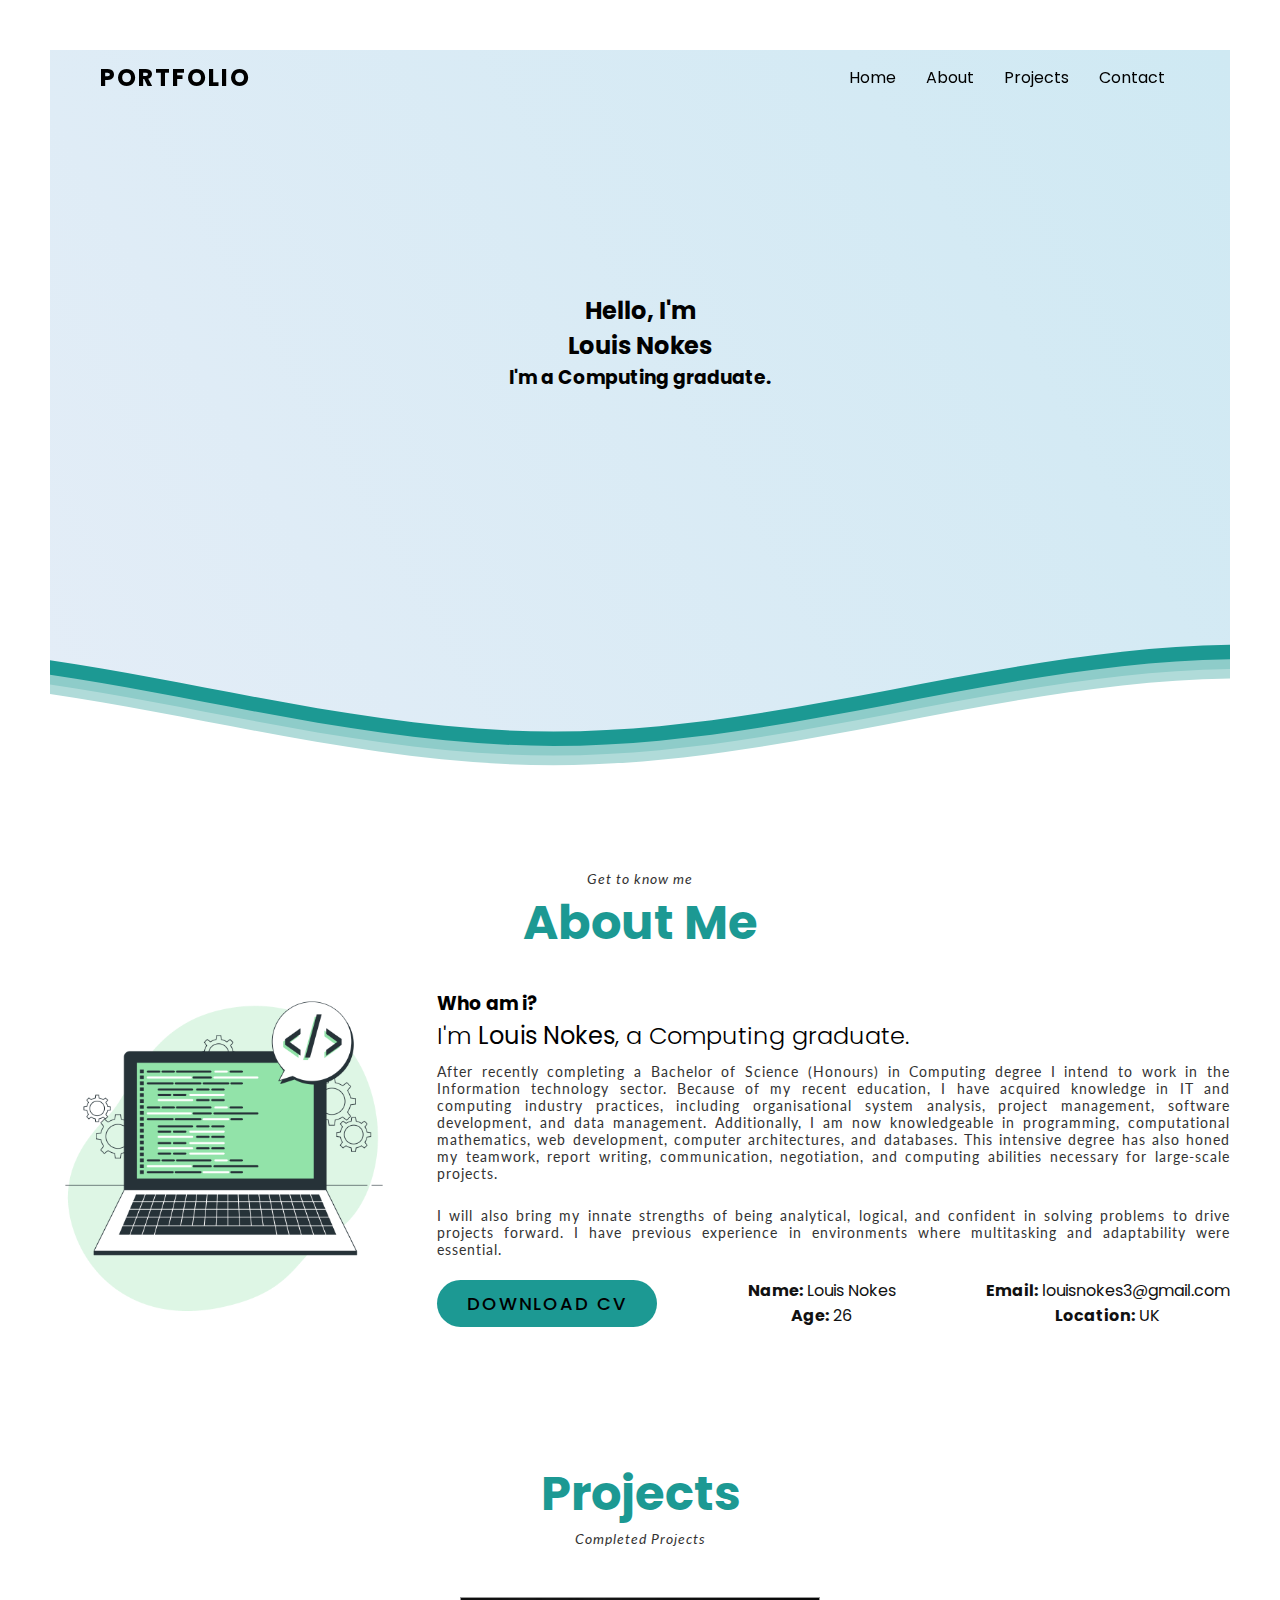
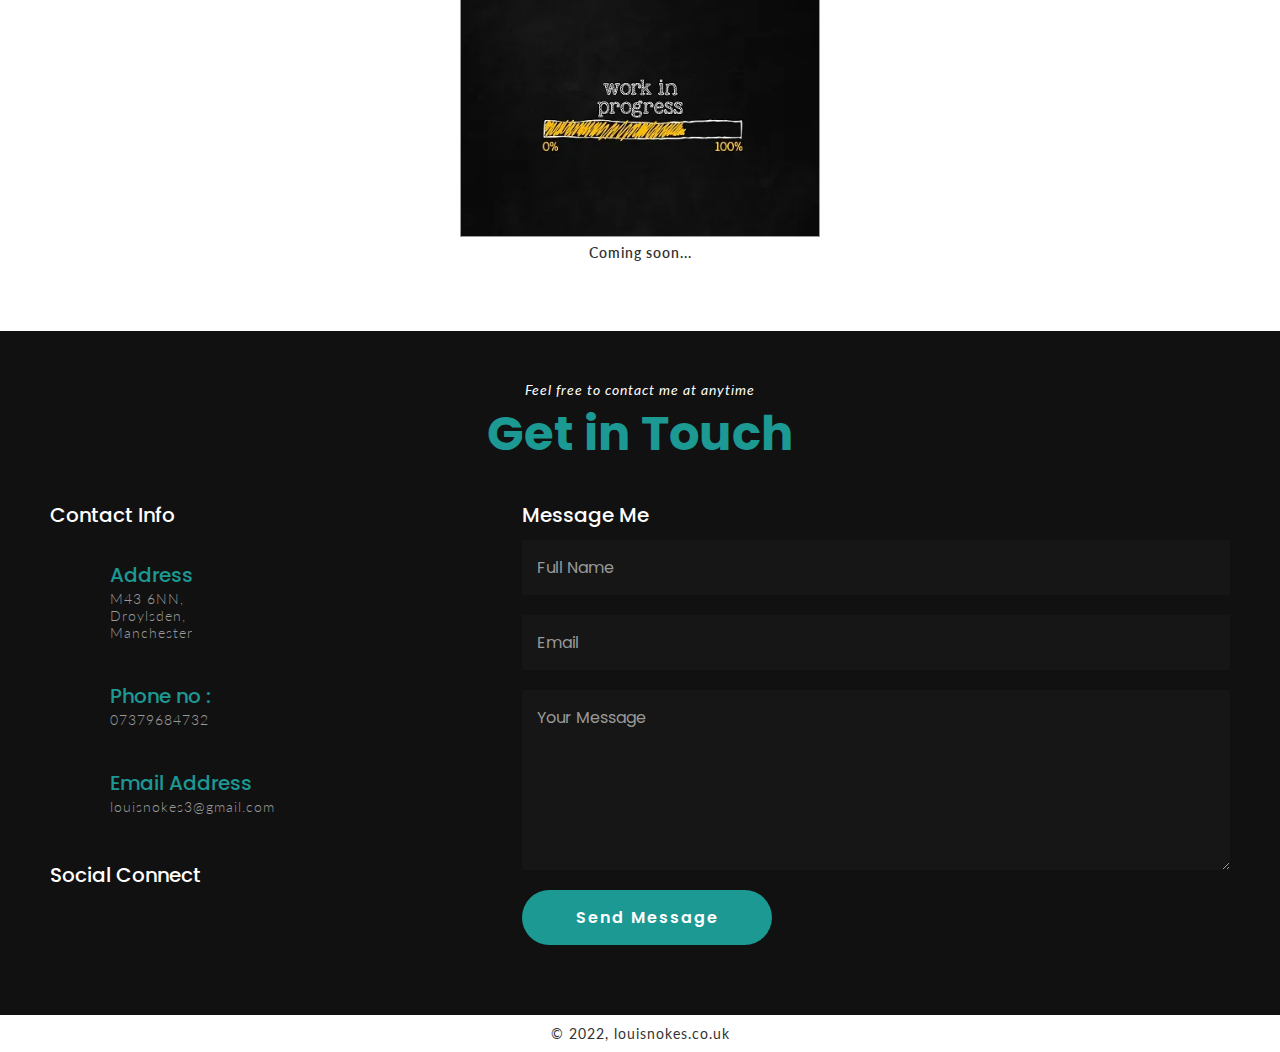
==== index.html @ e256ecd5 "First Commit" ====
<!DOCTYPE html>
<html lang="en">

<head>
  <meta charset="UTF-8" />
  <meta name="viewport" content="width=device-width, initial-scale=1.0" />
  <title>Louis Nokes</title>
  <link rel="icon" href="images/old-computer.png" />
  <link rel="stylesheet" href="style.css" />
  <script src="functions.js" language="javascript"></script>
</head>

<body>
  <!-- Creating Menu Tabs & Logo at Top Using HTML -->
  <header>
    <a href="#" class="logo">Portfolio</a>
    <div class="toggle" onclick="toggleMenu();"></div>
    <ul class="menu">
      <li><a href="#home" onclick="toggleMenu();">Home</a></li>
      <li><a href="#about" onclick="toggleMenu();">About</a></li>
      <li><a href="#work" onclick="toggleMenu();">Projects</a></li>
      <li><a href="#contact" onclick="toggleMenu();">Contact</a></li>
    </ul>
  </header>

  <!-- Creating Banner Layout in HTML using waves -->
  <section class="home" id="home">
  <div class="header">
    <!--Content before waves-->
    <div class="inner-header flex">
      <div class="textBx">
        <h2>
          Hello, I'm<br />
          <span>Louis Nokes</span>
        </h2>
        <h3>I'm a Computing graduate.</h3>
      </div>
    </div>
    <!--Waves Container-->
    <div>
      <svg class="waves" xmlns="http://www.w3.org/2000/svg" xmlns:xlink="http://www.w3.org/1999/xlink"
        viewBox="0 24 150 28" preserveAspectRatio="none" shape-rendering="auto">
        <defs>
          <path id="gentle-wave" d="M-160 44c30 0 58-18 88-18s 58 18 88 18 58-18 88-18 58 18 88 18 v44h-352z" />
        </defs>
        <g class="parallax">
          <use xlink:href="#gentle-wave" x="48" y="0" fill="rgba(28, 153, 147, 1)" />
          <use xlink:href="#gentle-wave" x="48" y="3" fill="rgba(255,255,255,0.5)" />
          <use xlink:href="#gentle-wave" x="48" y="5" fill="rgba(255,255,255,0.3)" />
          <use xlink:href="#gentle-wave" x="48" y="7" fill="#fff" />
        </g>
      </svg>
    </div>
    <!--Waves end-->
  </div>
</section>

  <!-- Creating About Me Layout in HTML -->
  <section class="about" id="about">
    <div class="heading">
      <p>Get to know me</p>
      <h2>About Me</h2>
    </div>
    <div class="content">
      <div class="w50">
        <img src="./images/myPic2.png" alt=""/>
      </div>
      <div class="contentBx w50">
        <h3>Who am i?</h3>
        <h2>I'm <b>Louis Nokes</b>, a Computing graduate.</h2>
        <p>
          After recently completing a Bachelor of Science (Honours) in Computing degree I intend to work in the Information technology sector. Because of my recent education, I have acquired knowledge in IT and computing industry practices, including organisational system analysis, project management, software development, and data management. Additionally, I am now knowledgeable in programming, computational mathematics, web development, computer architectures, and databases. This intensive degree has also honed my teamwork, report writing, communication, negotiation, and computing abilities necessary for large-scale projects.
        </p>
        <br/>
        <p>
          I will also bring my innate strengths of being analytical, logical, and confident in solving problems to drive projects forward. I have previous experience in environments where multitasking and adaptability were essential. 
        </p>
        <div class="heading bottom">
          <a href="images/LouisNokesCV.docx" class="btn round">Download CV</a>
          <div class="bt">
            <b>Name:</b> Louis Nokes<br />
            <b>Age:</b> 26
          </div>
          <div class="bt">
            <b>Email:</b> louisnokes3@gmail.com<br />
            <b>Location:</b> UK
          </div>
        </div>
      </div>
    </div>
  </section>

  <!-- Creating Work Layout in HTML -->
  <section class="work" id="work">
    <div class="heading">
      <h2>Projects</h2>
      <p>Completed Projects</p>
    </div>
    <div class="content">
      <div class="workBx">
        <a href="./comingSoon.html" target="_blank">
          <img src="./images/wip.jpg" alt="" />
          <p>Coming soon...</p>
        </a>
      </div>
    </div>
  </section>

  <!-- Creating Contact Layout in HTML -->
  <section class="contact" id="contact">
    <div class="heading white">
      <p class="contText" id="contText">Feel free to contact me at anytime</p>
      <h2>Get in Touch</h2>
    </div>
    <div class="content">
      <div class="contactInfo">
        <h3>Contact Info</h3>

        <div class="contactInfoBx">
          <div class="box">
            <div class="icon">
              <i class="fa fa-map-marker"></i>
            </div>
            <div class="text">
              <h3>Address</h3>
              <p>M43 6NN,<br />Droylsden,<br />Manchester<br /></p>
            </div>
          </div>
          <div class="box">
            <div class="icon">
              <i class="fa fa-phone"></i>
            </div>
            <div class="text">
              <h3>Phone no :</h3>
              <p>07379684732</p>
            </div>
          </div>
          <div class="box">
            <div class="icon">
              <i class="fa fa-envelope-o"></i>
            </div>
            <div class="text">
              <h3>Email Address</h3>
              <p>louisnokes3@gmail.com</p>
            </div>
          </div>
          <br />
          <h3>Social Connect</h3>
          <div class="boxSocial">
            <div class="icon">
              <a href="https://www.linkedin.com/" target="https://www.linkedin.com/in/louis-nokes-34886b15b/">
                <i class="fa fa-linkedin-square"></i>
              </a>
            </div>
            <div class="icon">
              <a href="https://www.instagram.com/?hl=en" target="_blank">
                <i class="fa fa-instagram"></i>
              </a>
            </div>
          </div>
        </div>
      </div>
      <div class="formBx">
        <form>
          <h3>Message Me</h3>
          <input type="text" placeholder="Full Name" name="" />
          <input type="email" placeholder="Email" name="" />
          <textarea name="" rows="6" id="" placeholder="Your Message"></textarea>
          <input type="submit" value="Send Message" name="" />
          <!-- Need to write PHP -->
        </form>
      </div>
    </div>
  </section>

  <!-- Creating Footer Layout in HTML -->
  <footer class="copyright">
    <p>&copy; 2022, louisnokes.co.uk</p>
  </footer>
</body>
</html>
---- style.css ----
@import url(https://fonts.googleapis.com/css?family=Poppins:100,100italic,200,200italic,300,300italic,regular,italic,500,500italic,600,600italic,700,700italic,800,800italic,900,900italic);
@import url(//fonts.googleapis.com/css?family=Lato:300:400);

* {
  margin: 0;
  padding: 0;
  box-sizing: border-box;
  font-family: 'Poppins', sans-serif;
  scroll-behavior: smooth;
}

header {
  position: fixed;
  top: 0;
  left: 0;
  width: 100%;
  padding: 40px 100px;
  display: flex;
  justify-content: space-between;
  align-items: center;
  z-index: 2;
  transition: 0.5s;
  -webkit-transition: 0.5s;
  -moz-transition: 0.5s;
  -ms-transition: 0.5s;
  -o-transition: 0.5s;
}

body {
  margin: 0;
}

h1 {
  font-family: 'Lato', sans-serif;
  font-weight: 300;
  letter-spacing: 2px;
  font-size: 48px;
}

p {
  font-family: 'Lato', sans-serif;
  letter-spacing: 1px;
  font-size: 14px;
  color: #333333;
}

.header {
  position: relative;
  text-align: center;
  background: linear-gradient(60deg, rgb(228, 237, 247) 0%, rgb(207, 233, 243) 100%);
  color: rgb(1, 1, 1);
}

.inner-header {
  height: 65vh;
  width: 100%;
  margin: 0;
  padding: 0;
}

.flex {
  /*Flexbox for containers*/
  display: flex;
  justify-content: center;
  align-items: center;
  text-align: center;
}

.waves {
  position: relative;
  width: 100%;
  height: 15vh;
  margin-bottom: -7px;
  /*Fix for safari gap*/
  min-height: 100px;
  max-height: 150px;
}

/* Animation */
.parallax>use {
  animation: move-forever 25s cubic-bezier(.55, .5, .45, .5) infinite;
}

.parallax>use:nth-child(1) {
  animation-delay: -2s;
  animation-duration: 7s;
}

.parallax>use:nth-child(2) {
  animation-delay: -3s;
  animation-duration: 10s;
}

.parallax>use:nth-child(3) {
  animation-delay: -4s;
  animation-duration: 13s;
}

.parallax>use:nth-child(4) {
  animation-delay: -5s;
  animation-duration: 20s;
}

@keyframes move-forever {
  0% {
    transform: translate3d(-90px, 0, 0);
  }

  100% {
    transform: translate3d(85px, 0, 0);
  }
}



header .logo {
  color: rgb(0, 0, 0);
  font-size: 24px;
  text-transform: uppercase;
  text-decoration: none;
  font-weight: 700;
  letter-spacing: 2px;
  margin-top: 20px;
}

header ul {
  position: relative;
  display: flex;
  margin-top: 20px;
}

header ul li {
  position: relative;
  list-style: none;
}

header ul li a {
  position: relative;
  display: inline-block;
  margin: 0 15px;
  color: rgb(0, 0, 0);
  text-decoration: none;
}

/* Creating Sticky Header Menu Nav Bar */
header.sticky {
  background: #fff;
  padding: 20px 100px;
  -webkit-box-shadow: 0 5px 20px rgba(28, 153, 147, 1);
  -moz-box-shadow: 0 5px 20px rgba(28, 153, 147, 1);
  box-shadow: 0 5px 20px rgba(28, 153, 147, 1);
}

header.sticky .logo {
  color: #111;
}

header.sticky ul li a {
  color: #111;
}

/* Creating Services Layout */
section {
  padding:50px;
}

.btn {
  position: relative;
  background: #1c9993;
  display: inline-block;
  color: #000;
  margin-top: 20px;
  padding: 10px 30px;
  font-size: 18px;
  text-transform: uppercase;
  text-decoration: none;
  letter-spacing: 2px;
  font-weight: 500;
}

/* Creating About Layout */
.content {
  display: flex;
  justify-content: space-between;
}

.heading {
  width: 100%;
  text-align: center;
  margin-bottom: 30px;
  color: #111;

}

.heading p {
  font-style: italic;
  font-size: 14px;
}

.heading h2 {
  font-size: 3em;
  color: #1c9993;
}

.contentBx {
  padding-left: 40px;
  text-align: justify;
}

.contentBx h2 {
  font-weight: 300;
  margin-bottom: 10px;
}

.heading.bottom {
  display: flex;
  justify-content: space-between;
  flex-direction: row;
  align-items: center;
}

.btn.round {
  border-radius: 50px;
  -webkit-border-radius: 50px;
  -moz-border-radius: 50px;
  -ms-border-radius: 50px;
  -o-border-radius: 50px;
}

.info {
  display: flex;
  justify-content: space-between;
}

.bt {
  margin-top: 20px;
}

.w50 {
  min-width: 25%;
}

img {
  max-width: 100%;
}

/* Creating Work Layout in CSS */
.work .content {
  display: flex;
  justify-content: center;
  flex-wrap: wrap;
  flex-direction: row;
}

.work .content .workBx {
  width: 400px;
  padding: 20px;
}

.work .content .workBx img {
  max-width: 100%;
  border: 1px solid rgba(0, 0, 0, 0.4);
  cursor: pointer;
}

.work .content .workBx img:hover {
  box-shadow: 0 0 20px 5px rgba(28, 153, 147, 1);
  transform: scale(1.008);
  -webkit-transform: scale(1.008);
  -moz-transform: scale(1.008);
  -ms-transform: scale(1.008);
  -o-transform: scale(1.008);
  transition: 0.5s;
  -webkit-transition: 0.5s;
  -moz-transition: 0.5s;
  -ms-transition: 0.5s;
  -o-transition: 0.5s;
}

.work .content .workBx p {
  text-align: center;
}

.work .content .workBx a:link,
.work .content .workBx a:visited,
.work .content .workBx a:active {
  color: #000000;
  text-decoration: none;
  font-weight: 600;
}

/* Creating Contact Details Layout in CSS */
.contText{
  color:rgb(255, 255, 255);
}
.contact {
  background: #111;
}

.formBx {
  min-width: 60%;
}

.formBx form {
  display: flex;
  flex-direction: column;
}

.formBx form h3,
.contactInfo h3 {
  color: #fff;
  font-size: 20px;
  font-weight: 500;
  margin-bottom: 10px;
}

.formBx form input,
.formBx form textarea {
  margin-bottom: 20px;
  padding: 15px;
  font-size: 16px;
  background: transparent;
  border: none;
  outline: none;
  background: #161616;
  resize: vertical;
  color: #fff;
}

.formBx form input:focus,
.formBx form textarea:focus {
  transition: 0.5s;
  -webkit-transition: 0.5s;
  -moz-transition: 0.5s;
  -ms-transition: 0.5s;
  -o-transition: 0.5s;
  border-bottom: 1px solid #1c9993;
}

.formBx form input::placeholder,
.formBx form textarea::placeholder {
  color: #999;
}

.formBx form input[type='submit'] {
  background: #1c9993;
  max-width: 250px;
  cursor: pointer;
  font-weight: 600;
  letter-spacing: 2px;
  border-radius: 50px;
  -webkit-border-radius: 50px;
  -moz-border-radius: 50px;
  -ms-border-radius: 50px;
  -o-border-radius: 50px;
}

.contactInfo {
  min-width: 40%;
}

.contactInfo p {
  color: #999;
}

.contactInfoBx {
  position: relative;
}

.contactInfoBx .box {
  position: relative;
  padding: 20px 0;
  display: flex;
}

.contactInfoBx .box .icon {
  color: #fff;
  min-width: 40px;
  padding-top: 4px;
  display: flex;
  justify-content: center;
  align-items: flex-start;
  font-size: 24px;
}

.contactInfoBx .box .text {
  color: #999;
  margin-left: 20px;
  font-size: 16px;
  flex-direction: column;
  font-weight: 300;
}

.contactInfoBx .box .text h3 {
  font-weight: 500;
  color: #1c9993;
  margin-bottom: 0;
}

.contactInfoBx .box .text p {
  font-weight: 300;
  color: #999;
}

.contactInfoBx .boxSocial {
  display: flex;
  flex-direction: row;
  letter-spacing: 15px;
  padding-left: 60px;
}

.contactInfoBx .boxSocial .fa {
  color: #1c9993;
  font-size: 42px;
  cursor: pointer;
}

footer.copyright {
  background: rgb(255, 255, 255);
  color: #fff;
  text-align: center;
  padding: 10px;
}

@media (max-width: 991px) {
  

  header,
  header.sticky {
    padding: 20px 50px;
    z-index: 2;
  }

  header .menu {
    display: none;
    z-index: 1;
  }

  header .menu {
    position: fixed;
    background: #fff;
    display: block;
    top: 75px;
    left: -100%;
    padding: 100px 50px;
    width: 100%;
    height: 100vh;
    border-top: 1px solid rgba(0, 0, 0, 0.2);
    text-align: center;
    transition: 0.5s;
    -webkit-transition: 0.5s;
    -moz-transition: 0.5s;
    -ms-transition: 0.5s;
    -o-transition: 0.5s;
  }

  header .menu.active {
    position: fixed;
    top: 75px;
    left: 0;
    padding: 100px 50px;
    display: block;
    text-align: center;
    width: 100%;
    height: 100vh;
    background: #fff;
  }

  header ul li a {
    font-size: 20px;
    font-weight: 400;
    color: #111;
    margin: 10px 0;
  }

  .toggle {
    width: 40px;
    height: 40px;
    background: url(images/menu.png);
    background-position: center;
    background-size: 30px;
    background-repeat: no-repeat;
    cursor: pointer;
  }

  .toggle.active {
    width: 40px;
    height: 40px;
    background: url(images/close.png);
    background-position: center;
    background-size: 25px;
    background-repeat: no-repeat;
    cursor: pointer;
  }

  header.sticky .toggle {
    filter: invert(1);
    -webkit-filter: invert(1);
  }

  section {
    padding: 100px 30px;
  }

  .banner {
    padding: 150px 50px 100px;
  }

  .banner h2 {
    font-size: 1.5em;
  }

  .banner h3 {
    font-size: 1em;
  }

  .btn {
    margin-top: 10px;
    padding: 10px 20px;
    font-size: 16px;
    border-radius: 50px;
    -webkit-border-radius: 50px;
    -moz-border-radius: 50px;
    -ms-border-radius: 50px;
    -o-border-radius: 50px;
  }

  .content {
    flex-direction: column;
  }

  .contentBx {
    padding: 0;
  }

  .content .w50 img {
    display: block;
    margin: 0 auto 30px auto;
  }

  .heading h2 {
    font-size: 24px;
  }

  .contentBx h3 {
    font-size: 20px;
  }

  .contentBx h2 {
    font-size: 20px;
    font-weight: 300;
  }

  .services .content .servicesBx {
    margin: 10px;
  }

  .contactInfo {
    margin: 10px 0;
  }
}
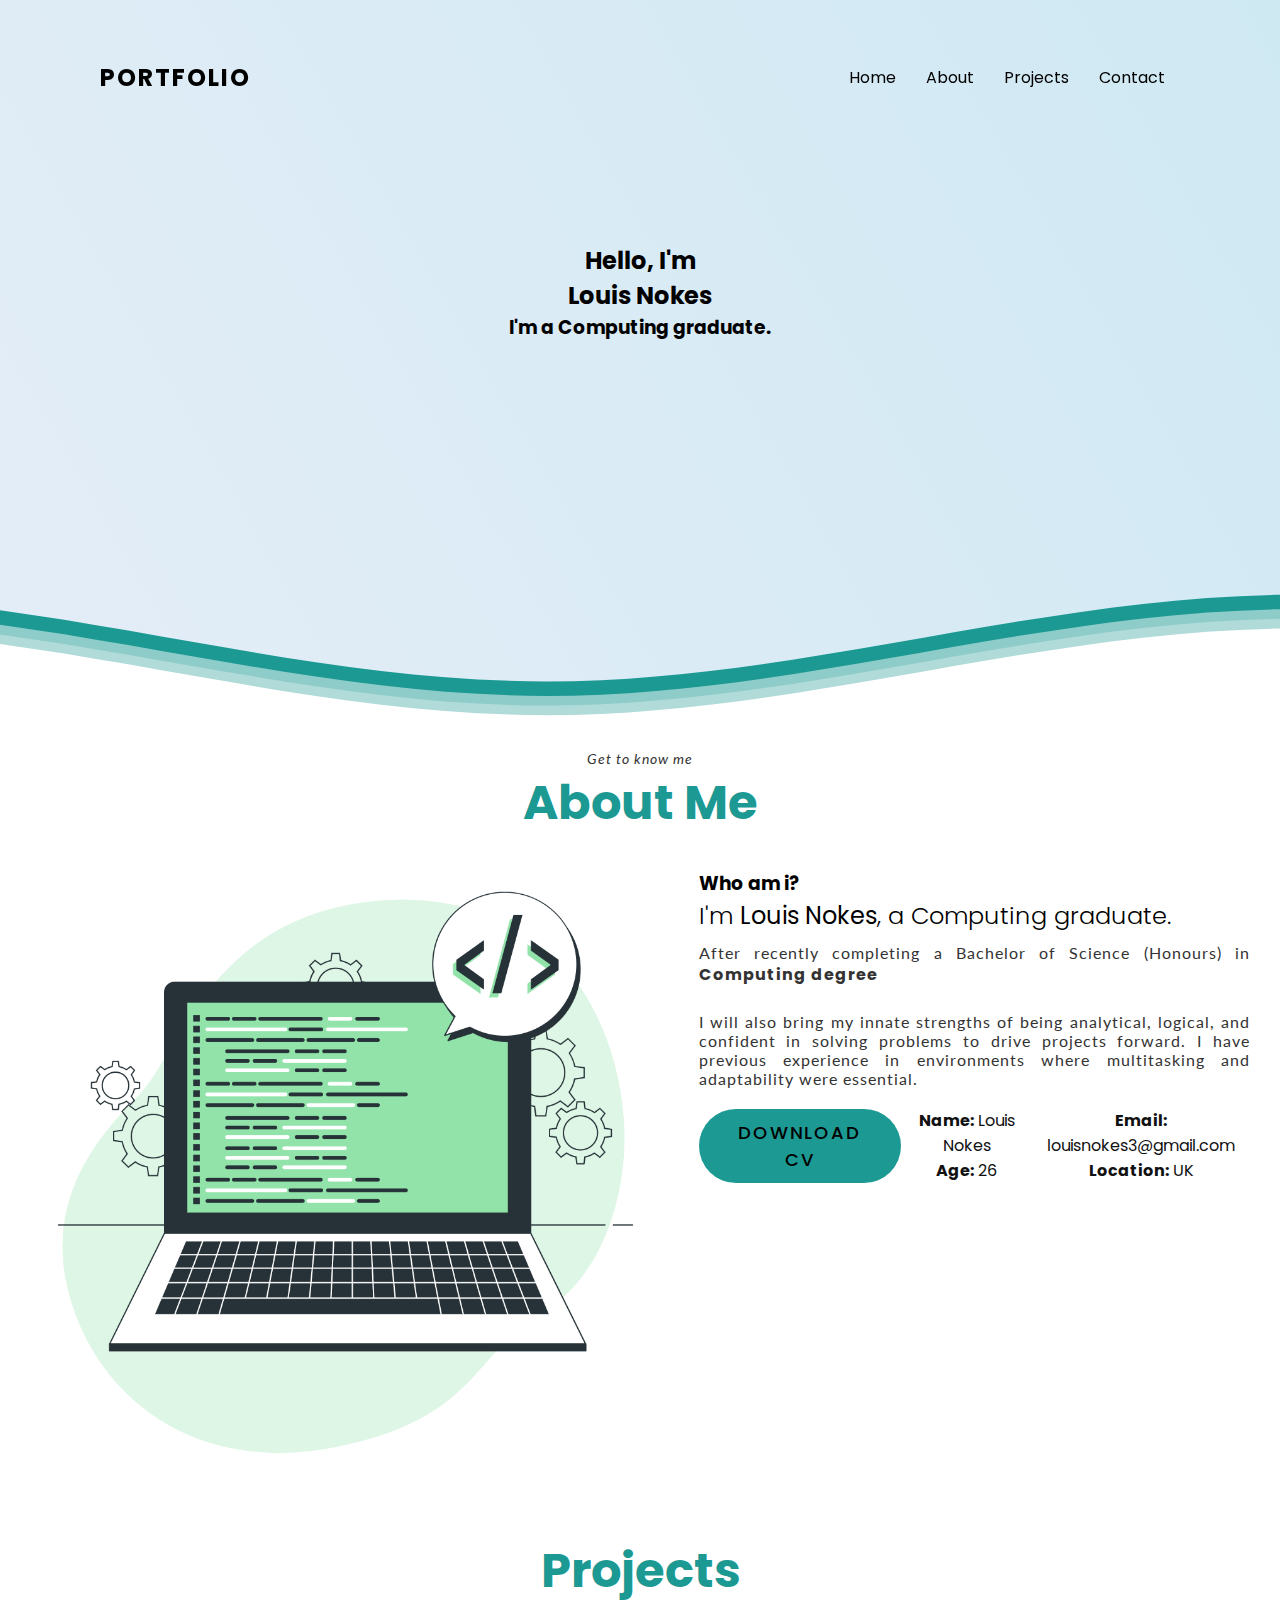
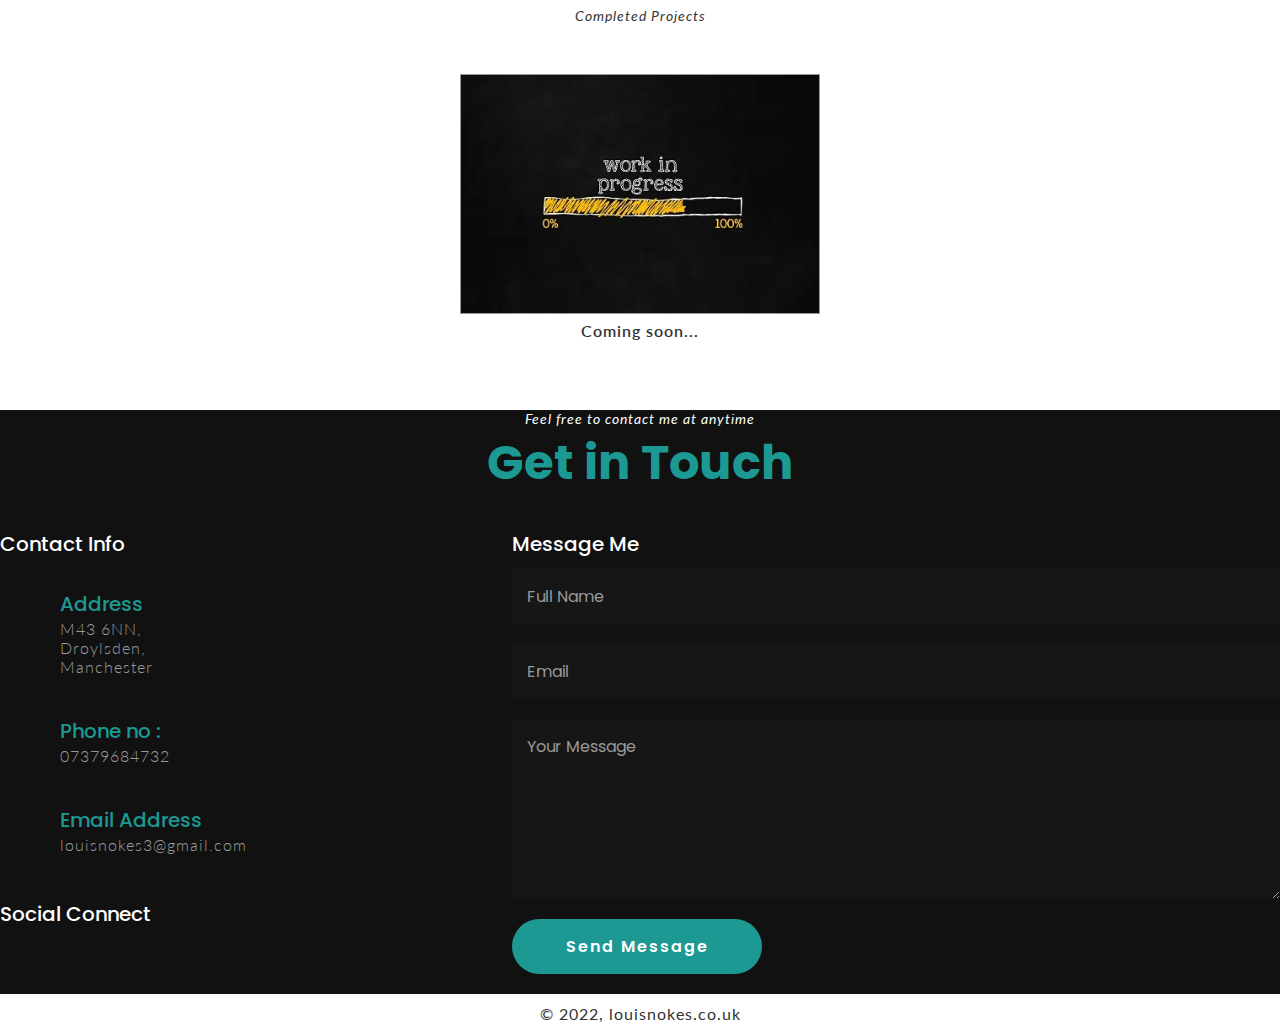
==== commit f71dc65a: "Font size" ====
--- a/index.html
+++ b/index.html
@@ -69,7 +69,7 @@
         <h3>Who am i?</h3>
         <h2>I'm <b>Louis Nokes</b>, a Computing graduate.</h2>
         <p>
-          After recently completing a Bachelor of Science (Honours) in Computing degree I intend to work in the Information technology sector. Because of my recent education, I have acquired knowledge in IT and computing industry practices, including organisational system analysis, project management, software development, and data management. Additionally, I am now knowledgeable in programming, computational mathematics, web development, computer architectures, and databases. This intensive degree has also honed my teamwork, report writing, communication, negotiation, and computing abilities necessary for large-scale projects.
+          After recently completing a Bachelor of Science (Honours) in <b>Computing degree</b> 
         </p>
         <br/>
         <p>
--- a/style.css
+++ b/style.css
@@ -40,7 +40,7 @@
 p {
   font-family: 'Lato', sans-serif;
   letter-spacing: 1px;
-  font-size: 14px;
+  font-size: 16px;
   color: #333333;
 }
 
@@ -159,9 +159,12 @@
   color: #111;
 }
 
-/* Creating Services Layout */
-section {
-  padding:50px;
+section.about {
+  padding:30px;
+}
+
+section.contact {
+  margin-top: 50px;
 }
 
 .btn {
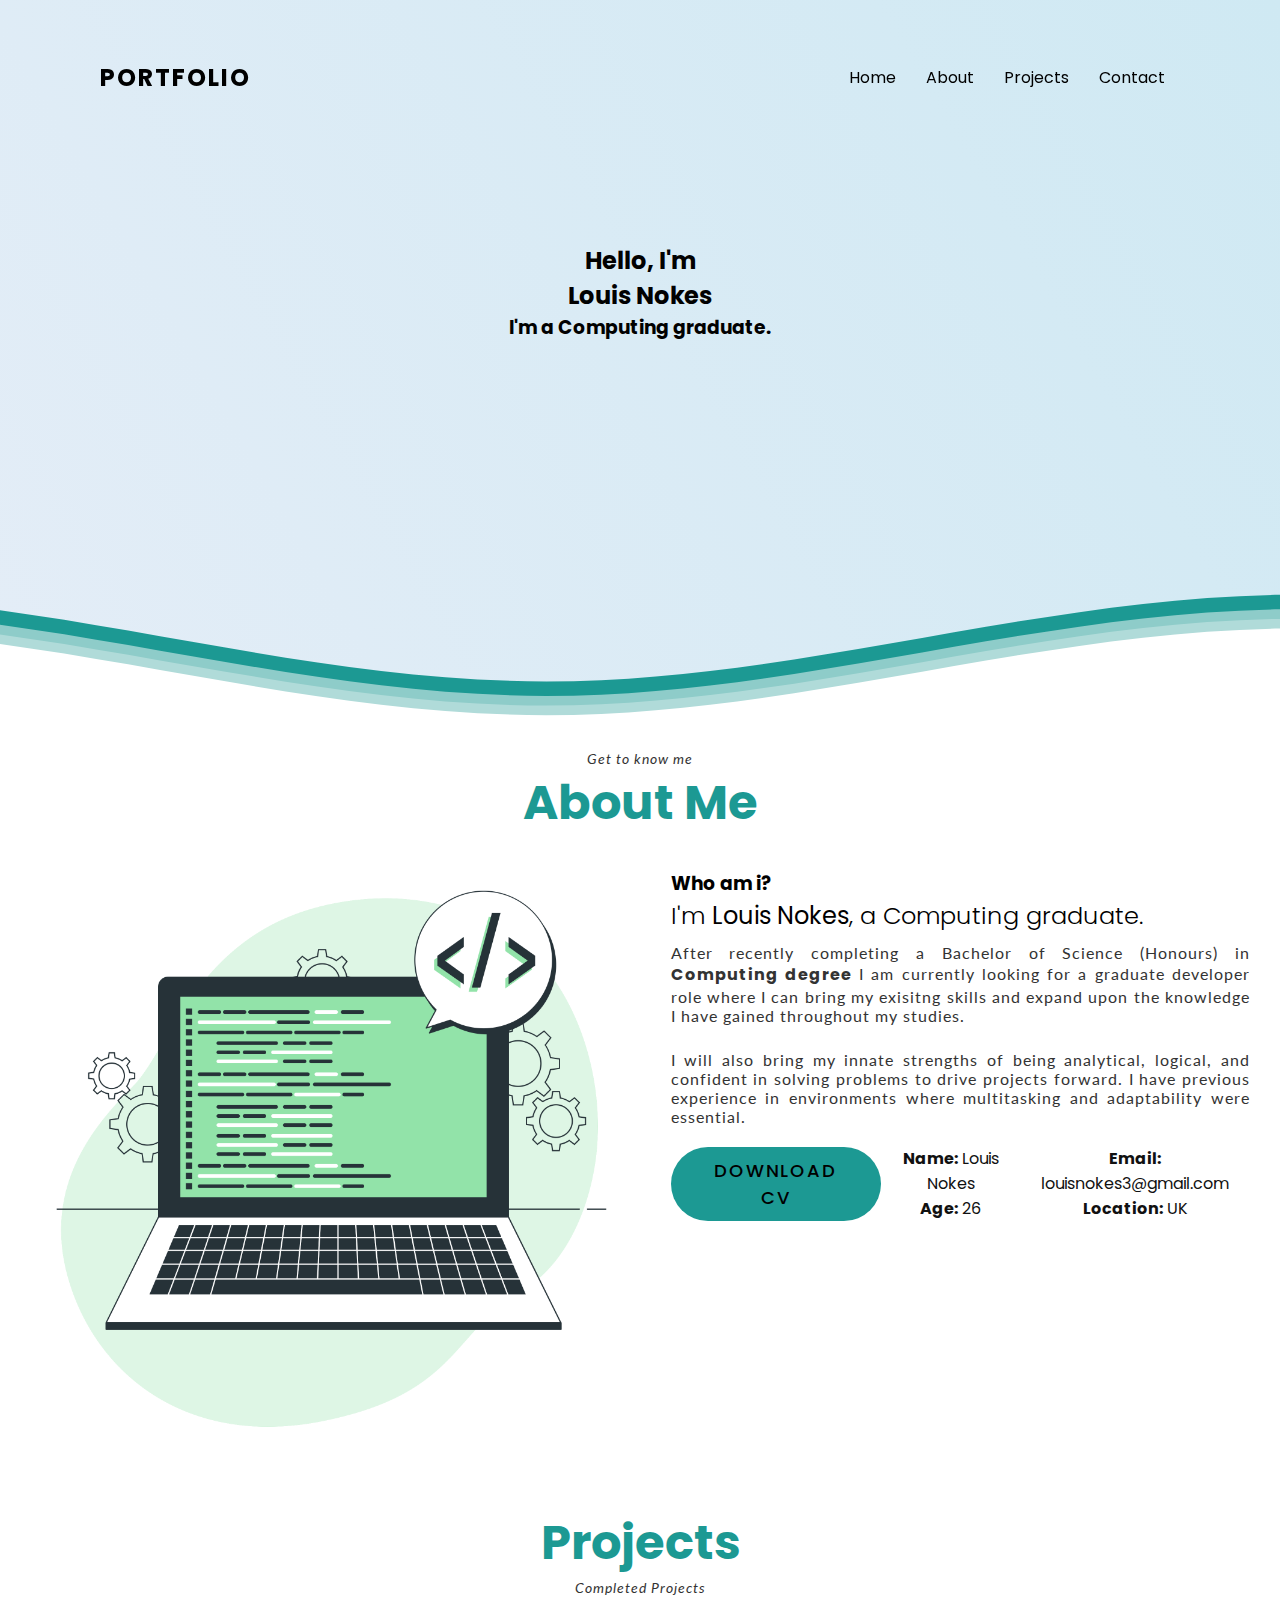
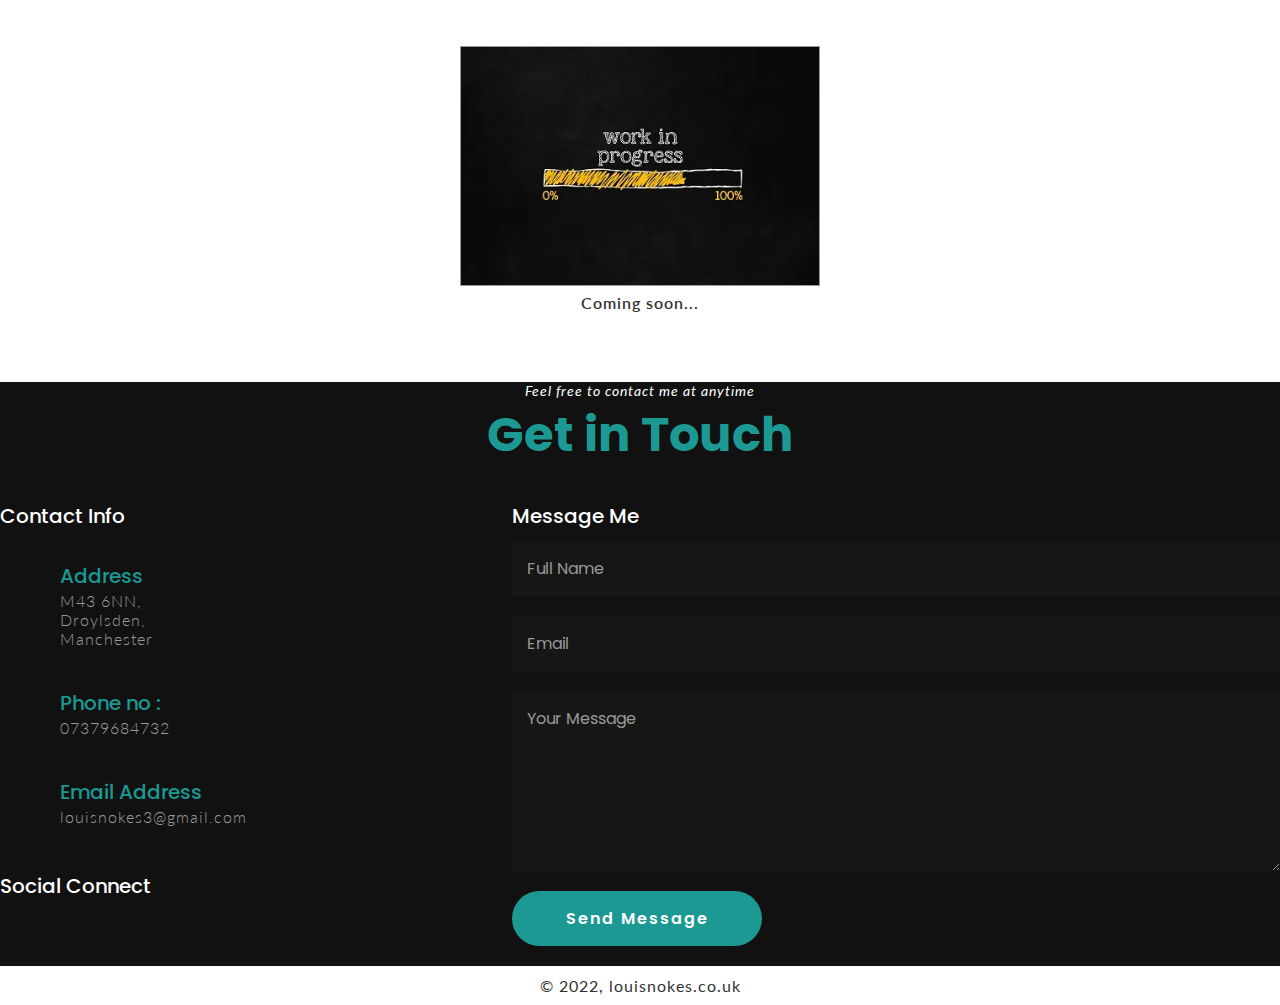
==== commit ee10d217: "Text Change" ====
--- a/index.html
+++ b/index.html
@@ -69,7 +69,7 @@
         <h3>Who am i?</h3>
         <h2>I'm <b>Louis Nokes</b>, a Computing graduate.</h2>
         <p>
-          After recently completing a Bachelor of Science (Honours) in <b>Computing degree</b> 
+          After recently completing a Bachelor of Science (Honours) in <b>Computing degree</b>  I am currently looking for a graduate developer role where I can bring my exisitng skills and expand upon the knowledge I have gained throughout my studies. 
         </p>
         <br/>
         <p>
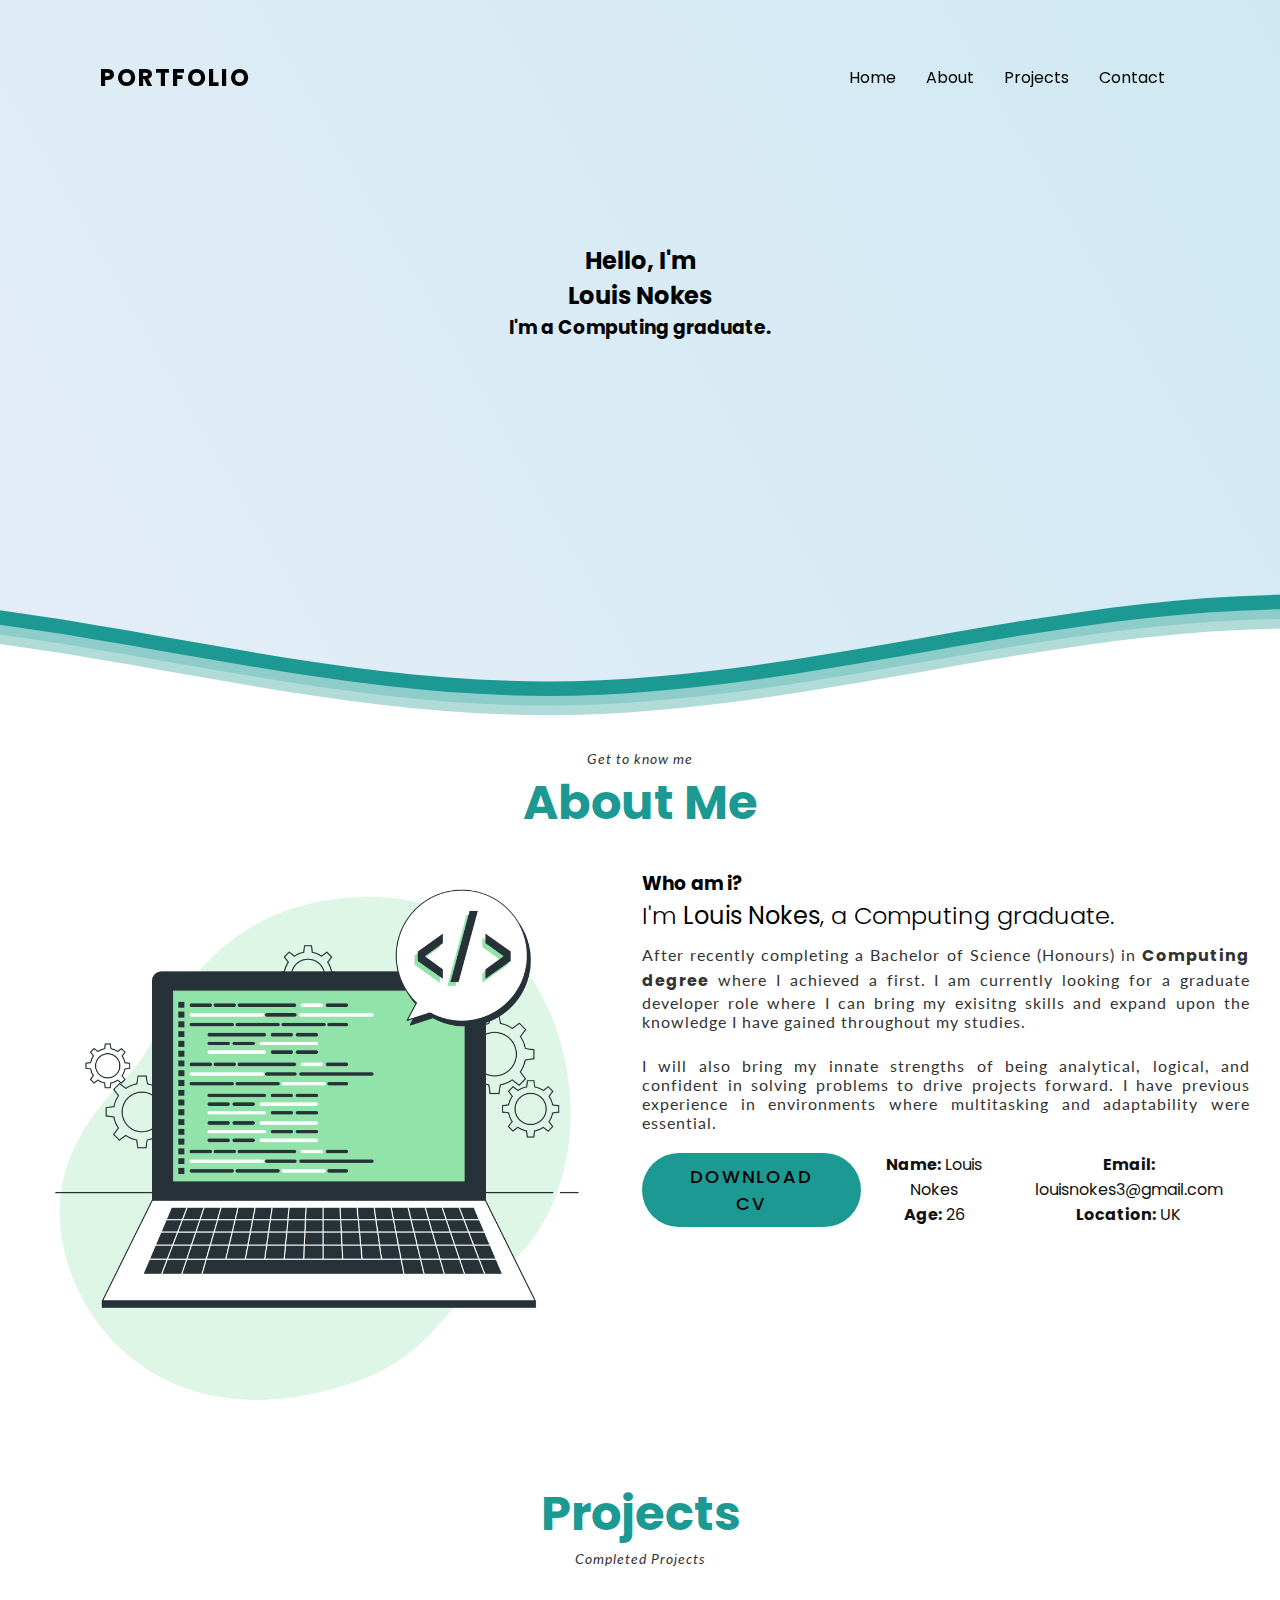
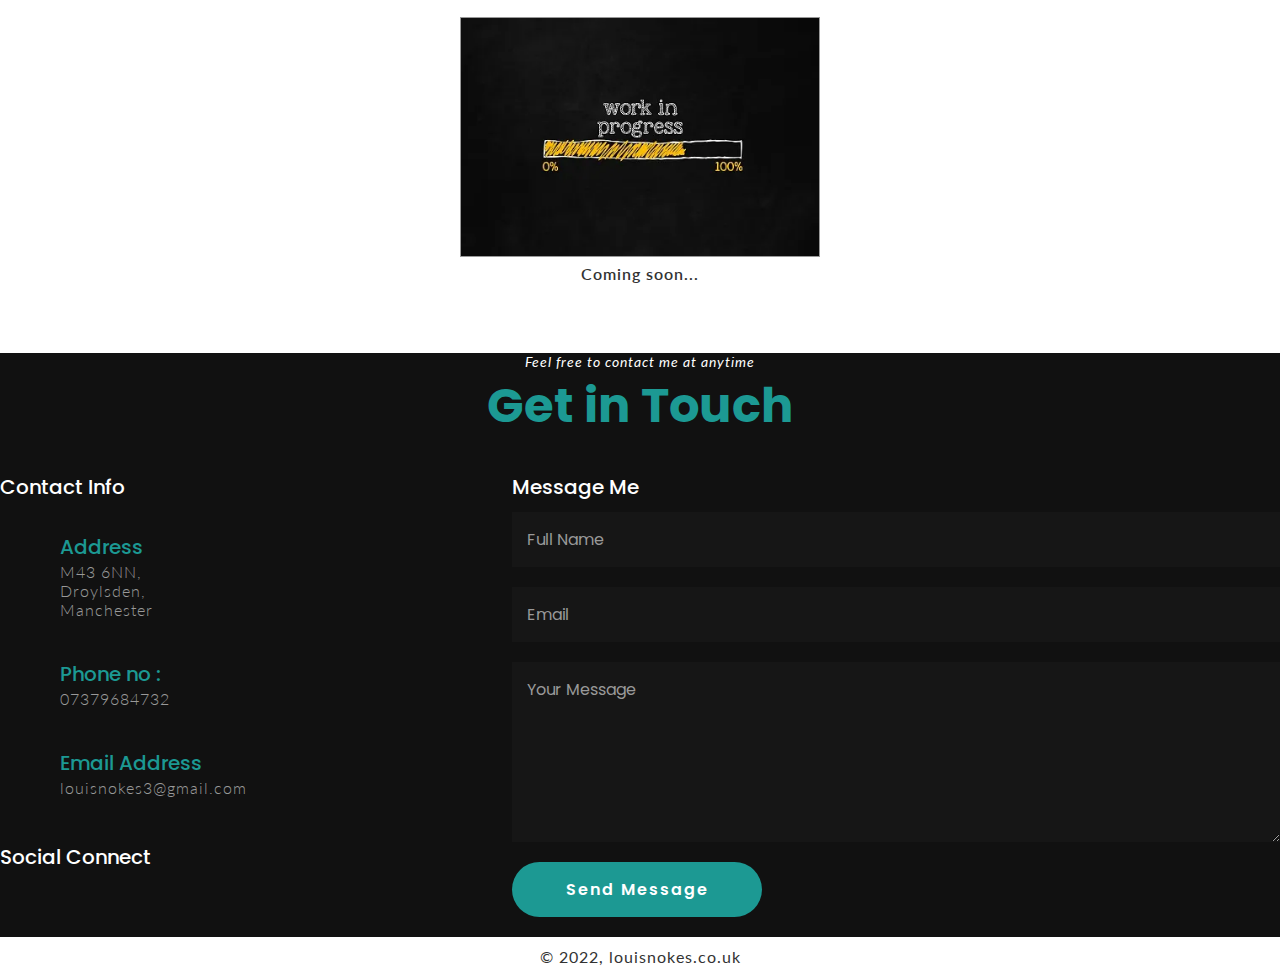
==== commit 9c2ce1a6: "Added more text" ====
--- a/index.html
+++ b/index.html
@@ -69,7 +69,7 @@
         <h3>Who am i?</h3>
         <h2>I'm <b>Louis Nokes</b>, a Computing graduate.</h2>
         <p>
-          After recently completing a Bachelor of Science (Honours) in <b>Computing degree</b>  I am currently looking for a graduate developer role where I can bring my exisitng skills and expand upon the knowledge I have gained throughout my studies. 
+          After recently completing a Bachelor of Science (Honours) in <b>Computing degree</b> where I achieved a first. I am currently looking for a graduate developer role where I can bring my exisitng skills and expand upon the knowledge I have gained throughout my studies. 
         </p>
         <br/>
         <p>
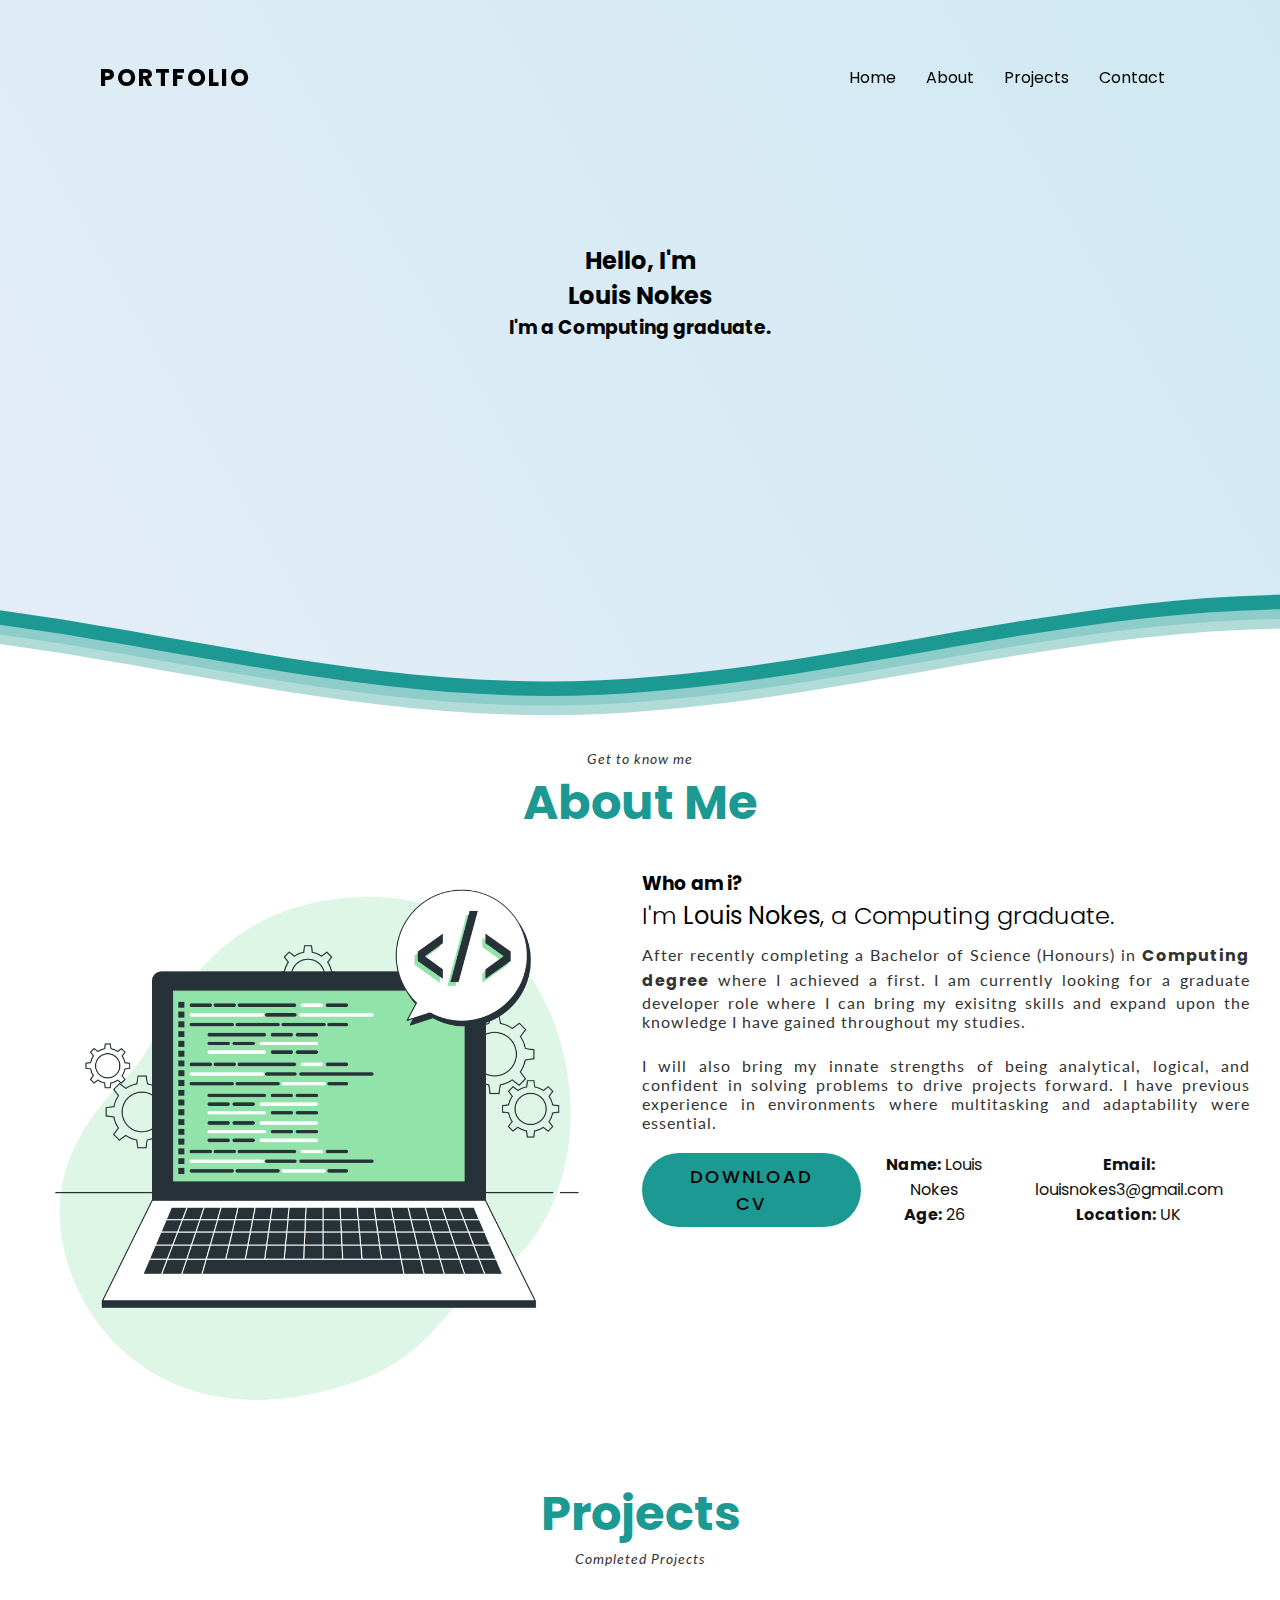
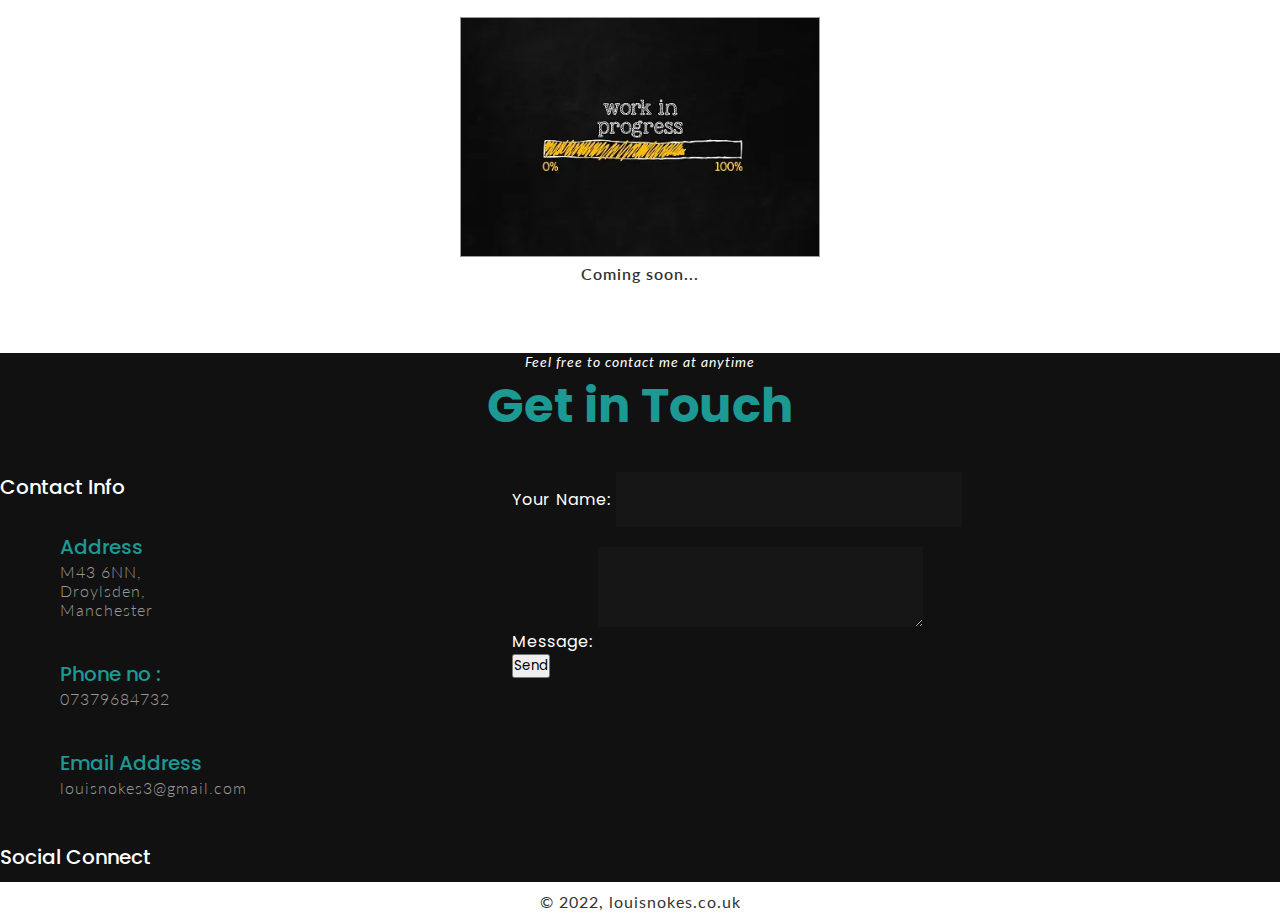
==== commit 5e3e5fdc: "Contact form changes" ====
--- a/index.html
+++ b/index.html
@@ -161,13 +161,18 @@
         </div>
       </div>
       <div class="formBx">
-        <form>
-          <h3>Message Me</h3>
-          <input type="text" placeholder="Full Name" name="" />
-          <input type="email" placeholder="Email" name="" />
-          <textarea name="" rows="6" id="" placeholder="Your Message"></textarea>
-          <input type="submit" value="Send Message" name="" />
-          <!-- Need to write PHP -->
+        <form name="contact" method="POST" data-netlify="true">
+          <p>
+            <label>Your Name: <input type="text" name="name" /></label>
+          </p>
+          <p> 
+          </p>
+          <p>
+            <label>Message: <textarea name="message"></textarea></label>
+          </p>
+          <p>
+            <button type="submit">Send</button>
+          </p>
         </form>
       </div>
     </div>
--- a/style.css
+++ b/style.css
@@ -42,6 +42,10 @@
   letter-spacing: 1px;
   font-size: 16px;
   color: #333333;
+}
+
+label {
+color: white;
 }
 
 .header {
